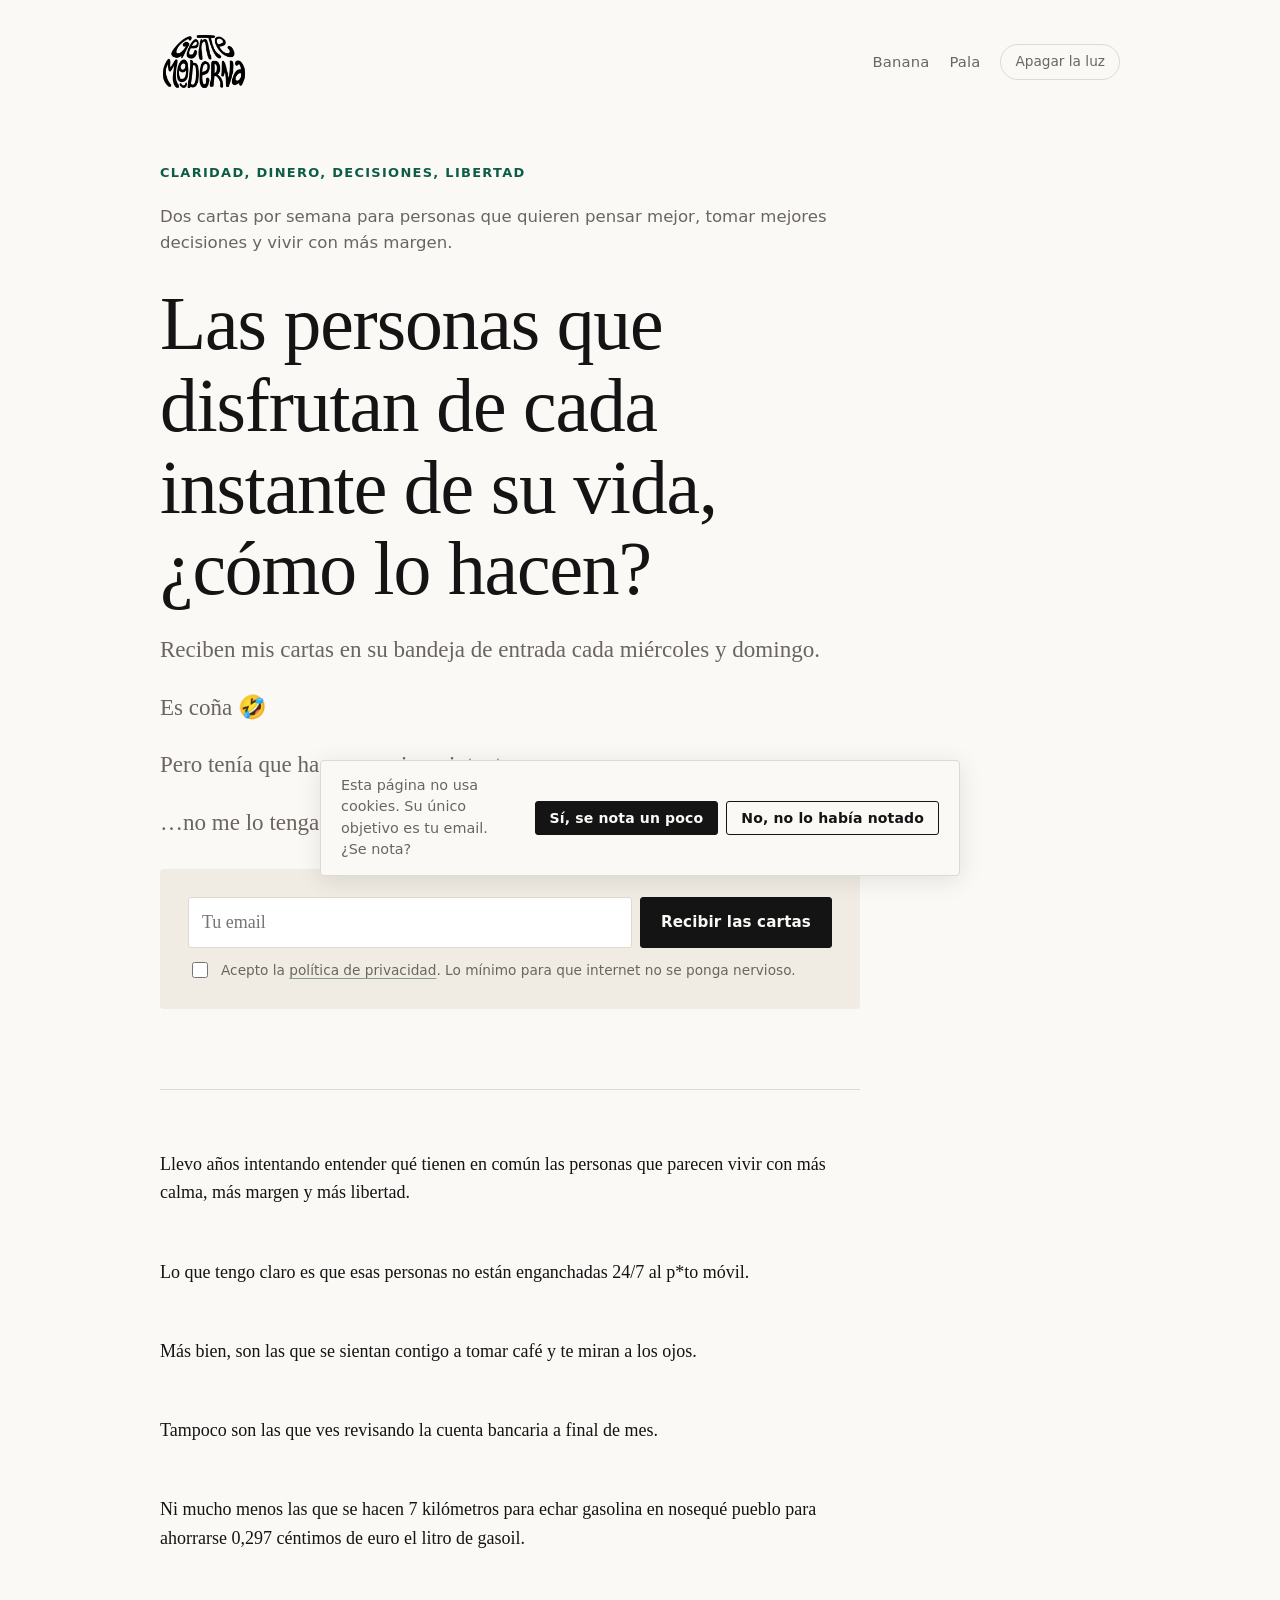
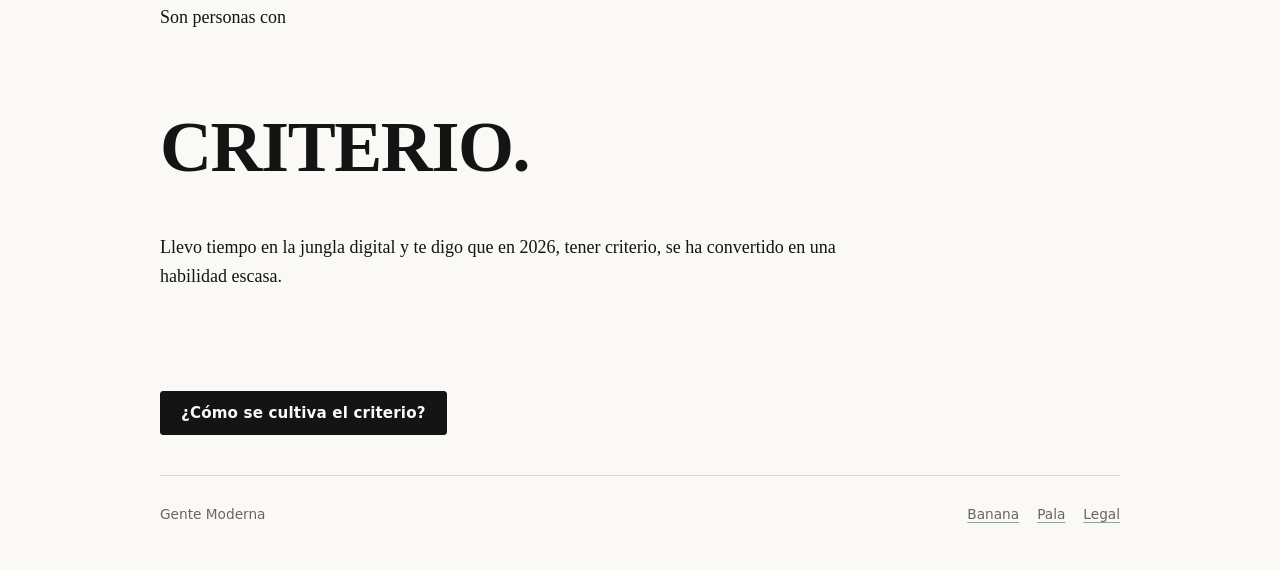
==== index.html @ 865ef3a3 "nav: Sobre mí → Banana" ====
<!doctype html>
<html lang="es">
  <head>
    <meta charset="utf-8">
    <meta name="viewport" content="width=device-width, initial-scale=1">
    <title>Gente Moderna</title>
    <meta name="description" content="Dos cartas por semana: claridad, dinero, decisiones y libertad.">
    <link rel="icon" href="assets/FAVICON_BUENO.png" type="image/png">
    <link rel="apple-touch-icon" href="assets/FAVICON_BUENO.png">
    <meta name="theme-color" content="#0e5c47" media="(prefers-color-scheme: light)">
    <meta name="theme-color" content="#c9b56a" media="(prefers-color-scheme: dark)">
    <link rel="stylesheet" href="styles.css">
    <script>
      (function(){
        var t = localStorage.getItem("gm-theme");
        var d = window.matchMedia("(prefers-color-scheme: dark)").matches;
        document.documentElement.dataset.theme = t || (d ? "dark" : "light");
      })();
    </script>
  </head>
  <body>
    <header class="site-header">
      <a class="brand" href="index.html" aria-label="Gente Moderna">
        <img class="brand-logo light" src="assets/logo-negro.png" alt="Gente Moderna">
        <img class="brand-logo dark" src="assets/logo-blanco.png" alt="">
      </a>
      <nav class="nav" aria-label="Principal">
        <a href="sobre-mi.html">Banana</a>
        <a href="pala.html">Pala</a>
        <button class="theme-toggle" type="button" data-theme-toggle>Apagar la luz</button>
      </nav>
    </header>

    <main>

      <!-- FASE 1 -->
      <section class="hero">
        <p class="eyebrow">Claridad, dinero, decisiones, libertad</p>
        <p class="hero-sub">Dos cartas por semana para personas que quieren pensar mejor, tomar mejores decisiones y vivir con más margen.</p>
        <h1>Las personas que disfrutan de cada instante de su vida, ¿cómo lo hacen?</h1>
        <p class="lede">Reciben mis cartas en su bandeja de entrada cada miércoles y domingo.</p>
        <p class="lede">Es coña 🤣</p>
        <p class="lede">Pero tenía que hacer un primer intento…</p>
        <p class="lede">…no me lo tengas en cuenta.</p>
        <form class="signup" action="/api/subscribe" method="post" data-letters-form>
          <div class="form-row">
            <input type="email" name="email" aria-label="Email" placeholder="Tu email" autocomplete="email" required>
            <button class="button" type="submit">Recibir las cartas</button>
          </div>
          <div class="consent">
            <input type="checkbox" id="privacy-hero" name="privacy" value="accepted" required>
            <label for="privacy-hero">Acepto la <a href="legal.html">política de privacidad</a>. Lo mínimo para que internet no se ponga nervioso.</label>
          </div>
        </form>
      </section>

      <section class="section">
        <p>Llevo años intentando entender qué tienen en común las personas que parecen vivir con más calma, más margen y más libertad.</p>
        <p class="gap">Lo que tengo claro es que esas personas no están enganchadas 24/7 al p*to móvil.</p>
        <p class="gap">Más bien, son las que se sientan contigo a tomar café y te miran a los ojos.</p>
        <p class="gap">Tampoco son las que ves revisando la cuenta bancaria a final de mes.</p>
        <p class="gap">Ni mucho menos las que se hacen 7 kilómetros para echar gasolina en nosequé pueblo para ahorrarse 0,297 céntimos de euro el litro de gasoil.</p>
        <p class="gap">Son personas con</p>
        <p class="criterio">CRITERIO.</p>
        <p class="gap">Llevo tiempo en la jungla digital y te digo que en 2026, tener criterio, se ha convertido en una habilidad escasa.</p>
      </section>

      <!-- BOTÓN 1 → despliega fase 2 -->
      <details class="phase-toggle">
        <summary class="phase-btn">¿Cómo se cultiva el criterio?</summary>
        <div class="phase-body">

          <!-- FASE 2: Burlarse del mercado -->
          <section class="section">
            <p>Llevo unos años haciéndome esa pregunta.</p>
            <p>Y me ha llevado a otra pregunta que ahora te cuento.</p>
            <p class="gap">Pero antes, quiero que sepas que da igual el año en el que estemos.</p>
            <p class="gap">La gente no cambia.</p>
            <p>Como la política.</p>
            <p class="gap">Todo el mundo quiere lo mismo: mucha pasta, muy rápido, y a ser posible, sin hacer nada.</p>
            <p class="gap">No les culpo.</p>
            <p>Cada día entiendo mejor al ser humano.</p>
            <p class="gap">Aunque Jim Carrey lo sentenció en una frase hace ya unos años:</p>
            <p class="quote">Ojalá todos pudieran ser ricos y famosos para darse cuenta de que eso no es la respuesta.</p>
            <p class="micro" style="padding-left:18px;margin-top:8px">— Jim Carrey</p>
            <p class="gap">Y como ese deseo no muere...</p>
            <p>...el mercado digital (sobre todo) se lo trabaja fino.</p>
            <p class="gap"><strong><em>"Aprende con IA a ganar 84 euros la hora viendo mi vídeo de 20 minutos."</em></strong></p>
            <p><strong><em>"Gana 500 euros extra al mes con apuestas cruzadas."</em></strong></p>
            <p><strong><em>"Hazte trader. Yo te dejo mi dinero. Tú lo usas. Pero gano yo. No te preocupes."</em></strong></p>
            <p class="gap">Si has caído en algo así, ya somos dos.</p>
            <p class="gap">Pero te adelanto, que si todo tu patrimonio son 3.000€, no vas a generar otro sueldo invirtiendo.</p>
            <p>Lo que sí vas a conseguir es perder el dinero de lo que te cueste el curso de hacerte rico en 4 días...</p>
            <p>…y parte de tu preciado tiempo.</p>
            <p class="gap">Porque el dinero vuelve, ¿pero el tiempo?</p>
          </section>

          <!-- BOTÓN 2 → despliega fase 3 -->
          <details class="phase-toggle">
            <summary class="phase-btn">No te enrolles y dime la pregunta esa para desarrollar mi propio criterio</summary>
            <div class="phase-body">

              <!-- FASE 3: Autoridad + cajetilla media -->
              <section class="section">
                <p><strong>La pregunta es el titular del email de bienvenida que recibes nada más suscribirte.</strong></p>
                <p class="gap">Es la pregunta que más dinero me ha hecho ganar.</p>
                <p>Y también la que más tiempo me ha ahorrado.</p>
                <form class="signup" action="/api/subscribe" method="post" data-letters-form>
                  <div class="form-row">
                    <input type="email" name="email" aria-label="Email" placeholder="Tu email" autocomplete="email" required>
                    <button class="button" type="submit">Recibir las cartas</button>
                  </div>
                  <div class="consent">
                    <input type="checkbox" id="privacy-mid" name="privacy" value="accepted" required>
                    <label for="privacy-mid">Acepto la <a href="legal.html">política de privacidad</a>. Lo mínimo para que internet no se ponga nervioso.</label>
                  </div>
                </form>
                <p class="gap micro">¿Se nota mucho que quiero tu email? jajaja</p>
                <p class="gap">Ahora te digo de qué va esa pregunta curiosa.</p>
                <p>Pero déjame aclararte una cosa primero.</p>
                <p class="gap">Mi forma de hacer las cosas, solo me sirve a mí.</p>
                <p>Incluso, el hecho de contártelo, es un ejercicio buenísimo para que me siga sirviendo solo a mí.</p>
                <p class="gap">Quiero decir, que si haces lo mismo que yo, es muy probable que no llegues al mismo sitio.</p>
                <p>Negar eso, sería pensar que tienes una edad intelectual de un niño de tres años.</p>
                <p class="gap">Tampoco es probable que ganes lo mismo que yo.</p>
                <p>Ni que tomes las mismas decisiones o alcances mi paz diaria.</p>
                <p class="gap"><strong>Lo bueno es que tampoco voy a tratar de vendértelo empaquetado en vídeos.</strong></p>
                <p>En mis cartas te hablaré de cosas que he desechado. Que me han ido fatal, o las que he ido incorporando en mi día a día y que me dan margen vital.</p>
                <p class="gap">También te explicaré cosas extrañas para que las entiendas.</p>
                <p>Se me da bien eso.</p>
                <p>Y probablemente te pida algo a cambio.</p>
                <p>Es lo justo.</p>
                <p>Tú ya verás lo que haces.</p>
                <p class="gap">Llevo años buscando el siguiente curso.</p>
                <p>La siguiente respuesta.</p>
                <p>La siguiente solución.</p>
                <p class="gap">Hasta que me di cuenta de que lo que ya tenía era mucho más importante que lo que seguía buscando en internet.</p>
              </section>

              <!-- ¿Qué recibes? -->
              <section class="section">
                <h2>¿Qué recibes exactamente?</h2>
                <p class="gap">— Dos cartas por semana.</p>
                <p class="gap">— Ideas para pensar mejor.</p>
                <p class="gap">— Dinero sin tabú.</p>
                <p class="gap">— Libertad sin frases de taza de Mr. Wonderful.</p>
                <p class="gap">— Historias reales.</p>
                <p class="gap">— Preguntas incómodas.</p>
                <p class="gap">Y alguna que otra colleja intelectual.</p>
              </section>

              <!-- Cajetilla final -->
              <section class="section">
                <h2>Quienes reciben las cartas me responden:</h2>
                <p class="gap">— "Me parece muy bueno para salir a la calle a vivir."</p>
                <p class="gap">— "Bonita carta y dura."</p>
                <p class="gap">— "Amigo, amo leerte."</p>
                <p class="gap">Si no te convencen los 3 comentarios de estos 3 sobornados, quizá esto sí:</p>
                <p class="gap">— La única pregunta que deberías hacerte durante una semana, en el titular de la primera carta.</p>
                <p class="gap">— Anécdotas vitales para hackear desde dentro el "bonito" sistema que hemos creado. Los miércoles, casi siempre.</p>
                <p class="gap">— Distintas formas de pensar la libertad que no empiezan ni acaban con un plan de pensiones. Los domingos, casi siempre.</p>
                <p class="gap">Si vas a seguir poniéndote de rodillas ante tu jefe para llevar a tu hijo al médico, no te suscribas.</p>
                <p class="gap micro">Dos cartas por semana: claridad, dinero, decisiones y libertad.</p>
                <form class="signup" action="/api/subscribe" method="post" data-letters-form>
                  <div class="form-row">
                    <input type="email" name="email" aria-label="Email" placeholder="Tu email" autocomplete="email" required>
                    <button class="button" type="submit">Recibir las cartas</button>
                  </div>
                  <div class="consent">
                    <input type="checkbox" id="privacy-index" name="privacy" value="accepted" required>
                    <label for="privacy-index">Acepto la <a href="legal.html">política de privacidad</a>. Lo mínimo para no convertir esto en una selva legal.</label>
                  </div>
                </form>
                <p class="micro hero-micro"><a href="sobre-mi.html">¿Quién escribe esto? →</a></p>
              </section>

            </div>
          </details>

        </div>
      </details>

    </main>

    <footer class="site-footer">
      <span>Gente Moderna</span>
      <nav aria-label="Footer">
        <a href="sobre-mi.html">Banana</a>
        <a href="pala.html">Pala</a>
        <a href="legal.html">Legal</a>
      </nav>
    </footer>
    <script src="script.js"></script>
  </body>
</html>
---- styles.css ----
/* ─── Tokens ─────────────────────────────────────────────── */
:root {
  color-scheme: light;
  --bg:          #faf9f6;
  --text:        #141414;
  --muted:       #6b6560;
  --soft:        #f0ece3;
  --line:        #e0d9ce;
  --accent:      #0e5c47;
  --accent-light:#e6f2ed;
  --accent-ink:  #ffffff;
  --field:       #ffffff;
  --max:         700px;
  --wide:        960px;
  --sans: ui-sans-serif, system-ui, -apple-system, BlinkMacSystemFont, "Segoe UI", sans-serif;
  --serif: ui-serif, Georgia, Cambria, "Times New Roman", Times, serif;
}

:root[data-theme="dark"] {
  color-scheme: dark;
  --bg:          #0e0d0c;
  --text:        #f2ede4;
  --muted:       #9e9690;
  --soft:        #1c1a18;
  --line:        #312e2a;
  --accent:      #c9b56a;
  --accent-light:#26220e;
  --accent-ink:  #100f0d;
  --field:       #181614;
}

/* ─── Reset ──────────────────────────────────────────────── */
*, *::before, *::after { box-sizing: border-box; }

html {
  background: var(--bg);
  color: var(--text);
  font-family: var(--serif);
  font-size: 18px;
  -webkit-font-smoothing: antialiased;
  scroll-behavior: smooth;
}

body {
  margin: 0;
  min-height: 100dvh;
  background: var(--bg);
  color: var(--text);
  line-height: 1.6;
}

/* ─── Links ──────────────────────────────────────────────── */
a {
  color: inherit;
  text-decoration-color: color-mix(in srgb, var(--accent) 50%, transparent);
  text-decoration-thickness: 1px;
  text-underline-offset: 0.2em;
  transition: color 0.15s;
}

a:hover { color: var(--accent); }

/* ─── Layout ─────────────────────────────────────────────── */
.site-header,
.site-footer,
main {
  width: min(var(--wide), calc(100% - 48px));
  margin-inline: auto;
}

/* ─── Header ─────────────────────────────────────────────── */
.site-header {
  display: flex;
  align-items: center;
  justify-content: space-between;
  gap: 24px;
  padding: 32px 0 52px;
}

.brand {
  display: inline-flex;
  flex: 0 0 auto;
  line-height: 0;
  text-decoration: none;
}

.brand-logo {
  display: block;
  height: auto;
  width: clamp(68px, 7.5vw, 88px);
}

.brand-logo.dark { display: none; }

:root[data-theme="dark"] .brand-logo.light { display: none; }
:root[data-theme="dark"] .brand-logo.dark  { display: block; }

.nav {
  display: flex;
  align-items: center;
  gap: 20px;
  color: var(--muted);
  font-family: var(--sans);
  font-size: 0.82rem;
  letter-spacing: 0.01em;
}

.nav a {
  text-decoration: none;
  transition: color 0.15s;
}

.nav a:hover { color: var(--text); }

.theme-toggle {
  appearance: none;
  border: 1px solid var(--line);
  border-radius: 999px;
  background: transparent;
  color: var(--muted);
  cursor: pointer;
  font-family: var(--sans);
  font-size: 0.76rem;
  line-height: 1;
  min-height: 36px;
  padding: 0 14px;
  transition: border-color 0.15s, color 0.15s;
}

.theme-toggle:hover {
  border-color: var(--accent);
  color: var(--accent);
}

/* ─── Type ───────────────────────────────────────────────── */
h1, h2, h3 {
  font-weight: 400;
  line-height: 1.08;
  margin: 0;
  letter-spacing: -0.015em;
}

h1 { font-size: clamp(2.4rem, 6.5vw, 4.2rem); }
h2 { font-size: clamp(1.5rem, 3.8vw, 2.3rem); }
h3 { font-size: 1.05rem; font-weight: 500; letter-spacing: 0; }

p { margin: 0; }

.eyebrow {
  color: var(--accent);
  font-family: var(--sans);
  font-size: 0.72rem;
  font-weight: 700;
  letter-spacing: 0.1em;
  margin: 0 0 20px;
  text-transform: uppercase;
}

.lede {
  color: var(--muted);
  font-size: clamp(1.05rem, 2.2vw, 1.28rem);
  line-height: 1.55;
  margin-top: 22px;
}

.micro {
  color: var(--muted);
  font-family: var(--sans);
  font-size: 0.76rem;
  line-height: 1.5;
}

/* ─── Hero ───────────────────────────────────────────────── */
.hero {
  width: min(var(--max), 100%);
  padding: 20px 0 80px;
}

.hero h1 {
  max-width: 680px;
}

.hero-micro {
  margin-top: 18px;
}

/* ─── Buttons ────────────────────────────────────────────── */
.actions {
  display: flex;
  flex-wrap: wrap;
  gap: 10px;
  margin-top: 36px;
}

.button {
  align-items: center;
  background: var(--text);
  border: 1.5px solid var(--text);
  border-radius: 3px;
  color: var(--bg);
  display: inline-flex;
  font-family: var(--sans);
  font-size: 0.84rem;
  font-weight: 600;
  justify-content: center;
  letter-spacing: 0.01em;
  min-height: 44px;
  padding: 0 20px;
  text-decoration: none;
  transition: background 0.15s, border-color 0.15s, color 0.15s;
}

.button:hover {
  background: var(--accent);
  border-color: var(--accent);
  color: var(--accent-ink);
}

.button.secondary {
  background: transparent;
  color: var(--text);
}

.button.secondary:hover {
  color: var(--accent-ink);
}

/* ─── Sections ───────────────────────────────────────────── */
.section {
  width: min(var(--max), 100%);
  border-top: 1px solid var(--line);
  padding: 60px 0;
}

.section > h2 + p,
.section > h2 + .lede,
.page-intro .lede {
  margin-top: 16px;
}

.section p + p { margin-top: 1.1em; }
.section p.gap { margin-top: 2.8em; }

/* ─── Pillar grid ────────────────────────────────────────── */
.grid {
  display: grid;
  gap: 0;
  grid-template-columns: repeat(2, minmax(0, 1fr));
  margin-top: 36px;
  border-top: 1px solid var(--line);
  border-left: 1px solid var(--line);
}

.pillar {
  border-right: 1px solid var(--line);
  border-bottom: 1px solid var(--line);
  padding: 22px 20px 24px;
  transition: background 0.15s;
}

.pillar:hover {
  background: var(--soft);
}

.pillar h3 {
  color: var(--text);
}

.pillar p {
  color: var(--muted);
  font-size: 0.95rem;
  line-height: 1.55;
  margin-top: 8px;
}

/* ─── Signup ─────────────────────────────────────────────── */
.signup {
  background: var(--soft);
  border-radius: 4px;
  margin-top: 28px;
  padding: 28px;
}

.form-row {
  display: grid;
  gap: 8px;
  grid-template-columns: minmax(0, 1fr) auto;
  margin-bottom: 12px;
}

input:not([type="checkbox"]),
textarea {
  appearance: none;
  background: var(--field);
  border: 1px solid var(--line);
  border-radius: 3px;
  color: var(--text);
  font: inherit;
  min-height: 44px;
  padding: 10px 13px;
  width: 100%;
  transition: border-color 0.15s;
}

input:not([type="checkbox"]):focus,
textarea:focus {
  outline: 2px solid var(--accent);
  outline-offset: 1px;
  border-color: var(--accent);
}

input[type="checkbox"] {
  accent-color: var(--accent);
  cursor: pointer;
  width: 16px;
  height: 16px;
  flex: 0 0 auto;
}

textarea {
  min-height: 160px;
  resize: vertical;
}

label {
  display: block;
  font-family: var(--sans);
  font-size: 0.8rem;
  font-weight: 600;
  margin-bottom: 6px;
}

.consent {
  align-items: flex-start;
  color: var(--muted);
  display: flex;
  font-family: var(--sans);
  font-size: 0.76rem;
  gap: 10px;
  line-height: 1.5;
  margin: 10px 0 0;
}

.consent input[type="checkbox"] {
  flex: 0 0 auto;
  height: 16px;
  margin-top: 2px;
  min-height: 0;
  padding: 0;
  width: 16px;
}

.consent span { display: block; }

.consent label {
  font-weight: 400;
  font-size: 0.76rem;
  color: var(--muted);
  margin-bottom: 0;
  cursor: pointer;
  line-height: 1.5;
}

/* ─── Article list ───────────────────────────────────────── */
.list {
  display: grid;
  gap: 0;
  margin-top: 28px;
  border-top: 1px solid var(--line);
}

.list a {
  display: flex;
  align-items: baseline;
  gap: 14px;
  text-decoration: none;
  padding: 16px 0;
  border-bottom: 1px solid var(--line);
  transition: color 0.15s;
  font-size: 1.02rem;
}

.list a:hover {
  color: var(--accent);
}

.list a:hover .meta {
  color: var(--accent);
}

.meta {
  color: var(--muted);
  font-family: var(--sans);
  font-size: 0.7rem;
  font-weight: 700;
  letter-spacing: 0.08em;
  flex: 0 0 auto;
  text-transform: uppercase;
  width: 90px;
  transition: color 0.15s;
}

/* ─── Footer ─────────────────────────────────────────────── */
.site-footer {
  border-top: 1px solid var(--line);
  color: var(--muted);
  display: flex;
  flex-wrap: wrap;
  gap: 16px;
  justify-content: space-between;
  align-items: center;
  margin-top: 40px;
  padding: 28px 0 44px;
  font-family: var(--sans);
  font-size: 0.76rem;
}

.site-footer nav {
  display: flex;
  gap: 18px;
}

/* ─── Other pages ────────────────────────────────────────── */
.page-intro {
  width: min(var(--max), 100%);
  padding: 24px 0 56px;
}

.quote {
  border-left: 2px solid var(--accent);
  color: var(--muted);
  margin-top: 28px;
  padding-left: 18px;
}

ul.clean {
  list-style: none;
  margin: 24px 0 0;
  padding: 0;
}

ul.clean li {
  border-top: 1px solid var(--line);
  padding: 14px 0;
}

.stack {
  display: grid;
  gap: 24px;
}

.contact-form {
  display: grid;
  gap: 16px;
  margin-top: 30px;
}

/* ─── Imagen editorial en prosa ─────────────────────────── */
.prose-img {
  display: block;
  width: 100%;
  max-width: 100%;
  height: auto;
  margin-top: 2.4em;
  border-radius: 2px;
  filter: grayscale(60%) contrast(1.05);
  opacity: 0.88;
}


/* ─── Collapsible ────────────────────────────────────────── */
.collapsible {
  border: none;
  padding: 0;
  margin: 0;
}

.collapsible summary {
  list-style: none;
  cursor: pointer;
  display: flex;
  align-items: center;
  gap: 10px;
  user-select: none;
}

.collapsible summary::-webkit-details-marker { display: none; }

.collapsible summary h2 {
  transition: color 0.15s;
}

.collapsible summary:hover h2 {
  color: var(--accent);
}

.collapsible summary::after {
  content: '↓';
  font-family: var(--sans);
  font-size: 1rem;
  font-weight: 400;
  color: var(--muted);
  transition: transform 0.2s;
  flex-shrink: 0;
}

.collapsible[open] summary::after {
  transform: rotate(180deg);
}

.collapsible-body {
  margin-top: 24px;
}

.collapsible-body p + p { margin-top: 1.1em; }
.collapsible-body p.gap { margin-top: 2.8em; }

/* ─── Criterio (palabra destacada) ───────────────────────── */
.criterio {
  font-size: clamp(2.2rem, 6vw, 4rem);
  font-weight: 700;
  letter-spacing: -0.02em;
  line-height: 1;
  margin-top: 4px;
  color: var(--text);
}

/* ─── Hero subtitle (propuesta) ──────────────────────────── */
.hero-sub {
  color: var(--muted);
  font-family: var(--sans);
  font-size: 0.92rem;
  line-height: 1.55;
  margin: 0 0 28px;
}

/* ─── Phase toggle (botón desplegable de fase) ───────────── */
.phase-toggle {
  border: none;
  padding: 0;
  margin: 0;
  width: min(var(--max), 100%);
}

.phase-btn {
  list-style: none;
  cursor: pointer;
  user-select: none;
  display: inline-flex;
  align-items: center;
  gap: 10px;
  background: var(--text);
  border: 1.5px solid var(--text);
  border-radius: 3px;
  color: var(--bg);
  font-family: var(--sans);
  font-size: 0.84rem;
  font-weight: 600;
  letter-spacing: 0.01em;
  min-height: 44px;
  padding: 0 20px;
  margin-top: 40px;
  transition: background 0.15s, border-color 0.15s, color 0.15s;
}

.phase-btn::-webkit-details-marker { display: none; }

.phase-btn:hover {
  background: var(--accent);
  border-color: var(--accent);
  color: var(--accent-ink);
}

.phase-toggle[open] .phase-btn::after {
  content: ' ↑';
  font-weight: 400;
  opacity: 0.6;
}

.phase-body {
  margin: 0;
  padding: 0;
}

/* ─── Aviso no-cookies ───────────────────────────────────── */
.cookie-notice {
  position: fixed;
  bottom: 24px;
  left: 50%;
  transform: translateX(-50%);
  display: flex;
  align-items: center;
  gap: 20px;
  background: var(--bg);
  border: 1px solid var(--line);
  border-radius: 4px;
  box-shadow: 0 4px 24px rgba(0,0,0,0.10);
  padding: 14px 20px;
  font-family: var(--sans);
  font-size: 0.8rem;
  color: var(--muted);
  z-index: 200;
  max-width: min(680px, calc(100% - 48px));
}

.cookie-notice p {
  margin: 0;
  line-height: 1.5;
}

.cookie-notice .button {
  flex-shrink: 0;
  min-height: 34px;
  padding: 0 14px;
  font-size: 0.78rem;
  white-space: nowrap;
}

@media (max-width: 640px) {
  .cookie-notice {
    bottom: 0;
    left: 0;
    right: 0;
    transform: none;
    max-width: 100%;
    border-radius: 0;
    border-left: 0;
    border-right: 0;
    border-bottom: 0;
    flex-direction: column;
    align-items: flex-start;
    gap: 12px;
  }
}

/* ─── Mobile ─────────────────────────────────────────────── */
@media (max-width: 640px) {
  html { font-size: 17px; }

  .site-header,
  .site-footer,
  main {
    width: calc(100% - 40px);
  }

  .site-header {
    align-items: flex-start;
    flex-direction: column;
    padding-bottom: 36px;
  }

  .nav {
    flex-wrap: wrap;
    gap: 10px 14px;
  }

  .hero { padding-top: 8px; }

  .grid {
    grid-template-columns: 1fr;
  }

  .form-row {
    grid-template-columns: 1fr;
  }

  .button,
  .form-row .button {
    width: 100%;
  }

  .signup {
    margin-inline: -20px;
    border-radius: 0;
    padding: 24px 20px;
  }

  .list a {
    flex-direction: column;
    gap: 4px;
  }

  .meta {
    width: auto;
  }
}
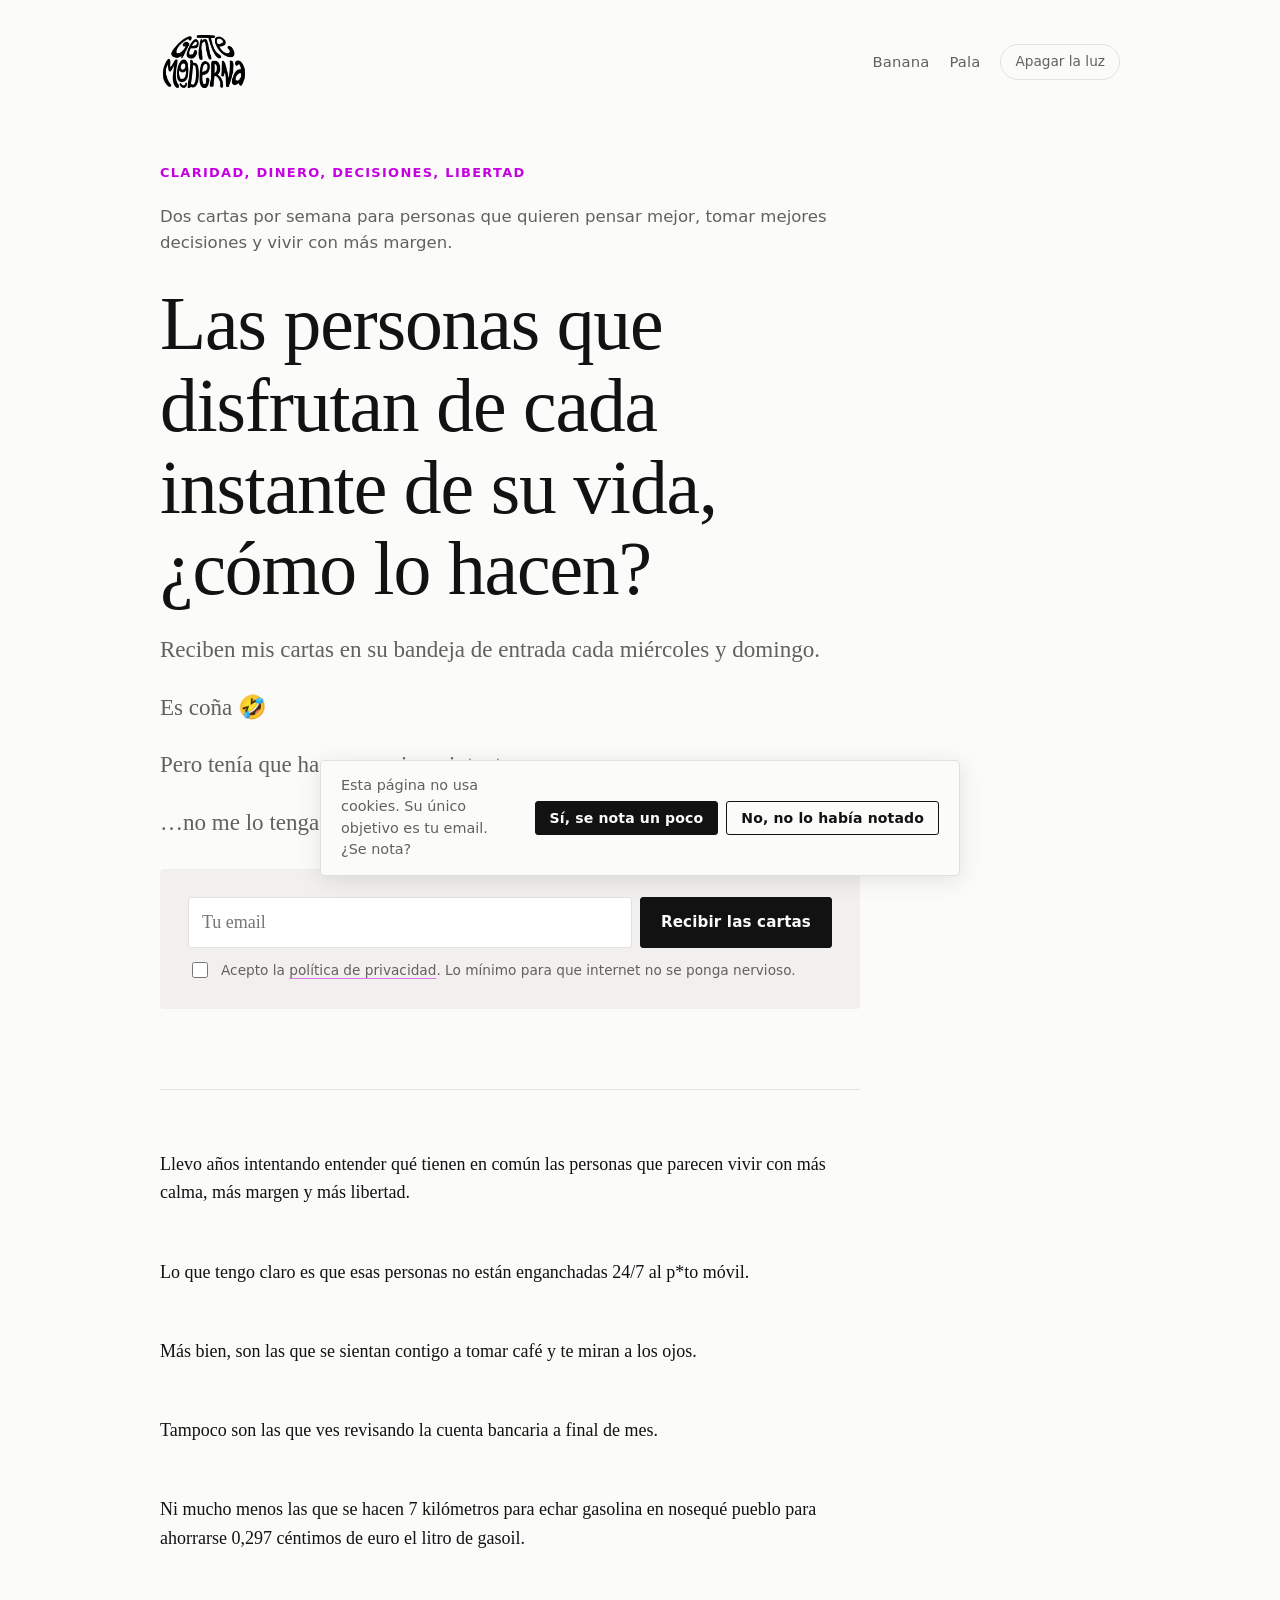
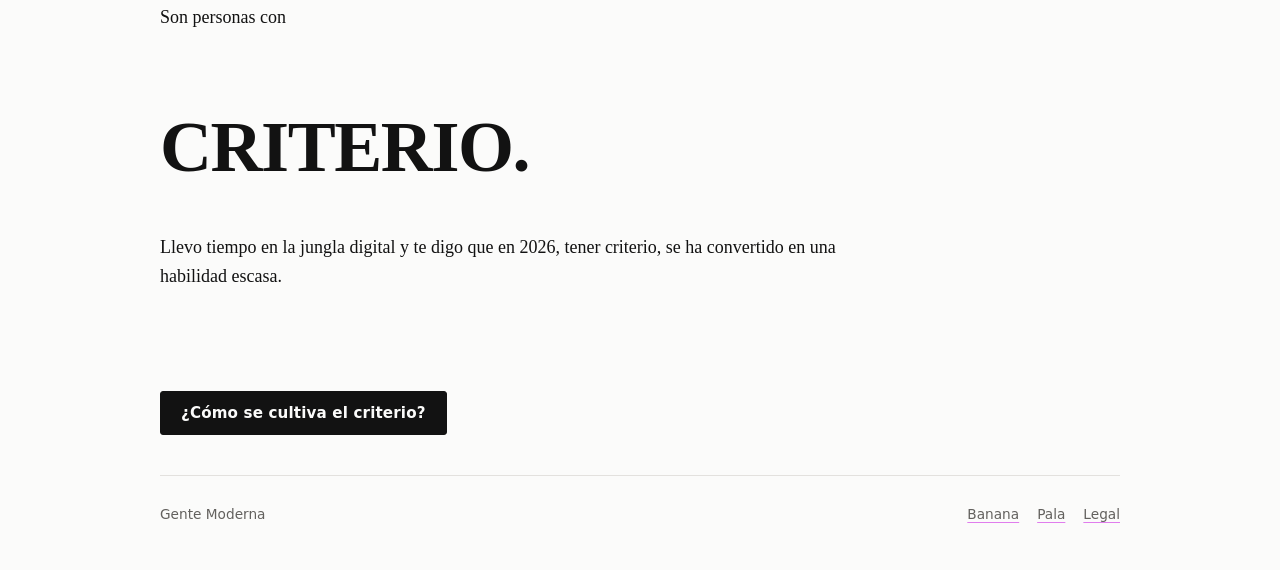
==== commit 06e67d7d: "Identidad paso 1: paleta tinta, blanco roto y magenta Co-Authored-By: Claude Opus 5.5 <noreply@anthr" ====
--- a/index.html
+++ b/index.html
@@ -5,11 +5,21 @@
     <meta name="viewport" content="width=device-width, initial-scale=1">
     <title>Gente Moderna</title>
     <meta name="description" content="Dos cartas por semana: claridad, dinero, decisiones y libertad.">
+    <meta property="og:type" content="website">
+    <meta property="og:title" content="Gente Moderna — Claridad, dinero, decisiones, libertad">
+    <meta property="og:description" content="Dos cartas por semana para personas que quieren pensar mejor, tomar mejores decisiones y vivir con más margen.">
+    <meta property="og:url" content="https://www.gentemoderna.com/">
+    <meta property="og:image" content="https://www.gentemoderna.com/assets/banana-men.jpg">
+    <meta name="twitter:card" content="summary_large_image">
+    <meta name="twitter:title" content="Gente Moderna — Claridad, dinero, decisiones, libertad">
+    <meta name="twitter:description" content="Dos cartas por semana para personas que quieren pensar mejor, tomar mejores decisiones y vivir con más margen.">
+    <meta name="twitter:image" content="https://www.gentemoderna.com/assets/banana-men.jpg">
     <link rel="icon" href="assets/FAVICON_BUENO.png" type="image/png">
     <link rel="apple-touch-icon" href="assets/FAVICON_BUENO.png">
-    <meta name="theme-color" content="#0e5c47" media="(prefers-color-scheme: light)">
-    <meta name="theme-color" content="#c9b56a" media="(prefers-color-scheme: dark)">
+    <meta name="theme-color" content="#fbfbfa" media="(prefers-color-scheme: light)">
+    <meta name="theme-color" content="#121212" media="(prefers-color-scheme: dark)">
     <link rel="stylesheet" href="styles.css">
+    <script src="https://challenges.cloudflare.com/turnstile/v0/api.js" async defer></script>
     <script>
       (function(){
         var t = localStorage.getItem("gm-theme");
@@ -17,6 +27,7 @@
         document.documentElement.dataset.theme = t || (d ? "dark" : "light");
       })();
     </script>
+    <script defer src="/_vercel/insights/script.js"></script>
   </head>
   <body>
     <header class="site-header">
@@ -43,6 +54,9 @@
         <p class="lede">Pero tenía que hacer un primer intento…</p>
         <p class="lede">…no me lo tengas en cuenta.</p>
         <form class="signup" action="/api/subscribe" method="post" data-letters-form>
+          <input type="text" name="website" autocomplete="off" tabindex="-1" aria-hidden="true" style="position:absolute;opacity:0;height:0;width:0;pointer-events:none;">
+          <input type="hidden" name="ts">
+          <div class="cf-turnstile" data-sitekey="0x4AAAAAADxPsR2mXrzimtHQ" data-theme="auto"></div>
           <div class="form-row">
             <input type="email" name="email" aria-label="Email" placeholder="Tu email" autocomplete="email" required>
             <button class="button" type="submit">Recibir las cartas</button>
@@ -106,7 +120,10 @@
                 <p class="gap">Es la pregunta que más dinero me ha hecho ganar.</p>
                 <p>Y también la que más tiempo me ha ahorrado.</p>
                 <form class="signup" action="/api/subscribe" method="post" data-letters-form>
-                  <div class="form-row">
+                  <input type="text" name="website" autocomplete="off" tabindex="-1" aria-hidden="true" style="position:absolute;opacity:0;height:0;width:0;pointer-events:none;">
+          <input type="hidden" name="ts">
+          <div class="cf-turnstile" data-sitekey="0x4AAAAAADxPsR2mXrzimtHQ" data-theme="auto"></div>
+          <div class="form-row">
                     <input type="email" name="email" aria-label="Email" placeholder="Tu email" autocomplete="email" required>
                     <button class="button" type="submit">Recibir las cartas</button>
                   </div>
@@ -162,7 +179,10 @@
                 <p class="gap">Si vas a seguir poniéndote de rodillas ante tu jefe para llevar a tu hijo al médico, no te suscribas.</p>
                 <p class="gap micro">Dos cartas por semana: claridad, dinero, decisiones y libertad.</p>
                 <form class="signup" action="/api/subscribe" method="post" data-letters-form>
-                  <div class="form-row">
+                  <input type="text" name="website" autocomplete="off" tabindex="-1" aria-hidden="true" style="position:absolute;opacity:0;height:0;width:0;pointer-events:none;">
+          <input type="hidden" name="ts">
+          <div class="cf-turnstile" data-sitekey="0x4AAAAAADxPsR2mXrzimtHQ" data-theme="auto"></div>
+          <div class="form-row">
                     <input type="email" name="email" aria-label="Email" placeholder="Tu email" autocomplete="email" required>
                     <button class="button" type="submit">Recibir las cartas</button>
                   </div>
--- a/styles.css
+++ b/styles.css
@@ -1,13 +1,13 @@
 /* ─── Tokens ─────────────────────────────────────────────── */
 :root {
   color-scheme: light;
-  --bg:          #faf9f6;
-  --text:        #141414;
-  --muted:       #6b6560;
-  --soft:        #f0ece3;
-  --line:        #e0d9ce;
-  --accent:      #0e5c47;
-  --accent-light:#e6f2ed;
+  --bg:          #fbfbfa;
+  --text:        #121212;
+  --muted:       #63615e;
+  --soft:        #f1f0ee;
+  --line:        #e3e1de;
+  --accent:      #c501e2;
+  --accent-light:#f9eafc;
   --accent-ink:  #ffffff;
   --field:       #ffffff;
   --max:         700px;
@@ -18,15 +18,15 @@
 
 :root[data-theme="dark"] {
   color-scheme: dark;
-  --bg:          #0e0d0c;
-  --text:        #f2ede4;
-  --muted:       #9e9690;
-  --soft:        #1c1a18;
-  --line:        #312e2a;
-  --accent:      #c9b56a;
-  --accent-light:#26220e;
-  --accent-ink:  #100f0d;
-  --field:       #181614;
+  --bg:          #121212;
+  --text:        #f3f2f0;
+  --muted:       #a09d99;
+  --soft:        #1d1c1b;
+  --line:        #33312f;
+  --accent:      #e08af0;
+  --accent-light:#2a1530;
+  --accent-ink:  #121212;
+  --field:       #1a1918;
 }
 
 /* ─── Reset ──────────────────────────────────────────────── */
@@ -459,7 +459,7 @@
 .prose-img {
   display: block;
   width: 100%;
-  max-width: 100%;
+  max-width: 420px;
   height: auto;
   margin-top: 2.4em;
   border-radius: 2px;
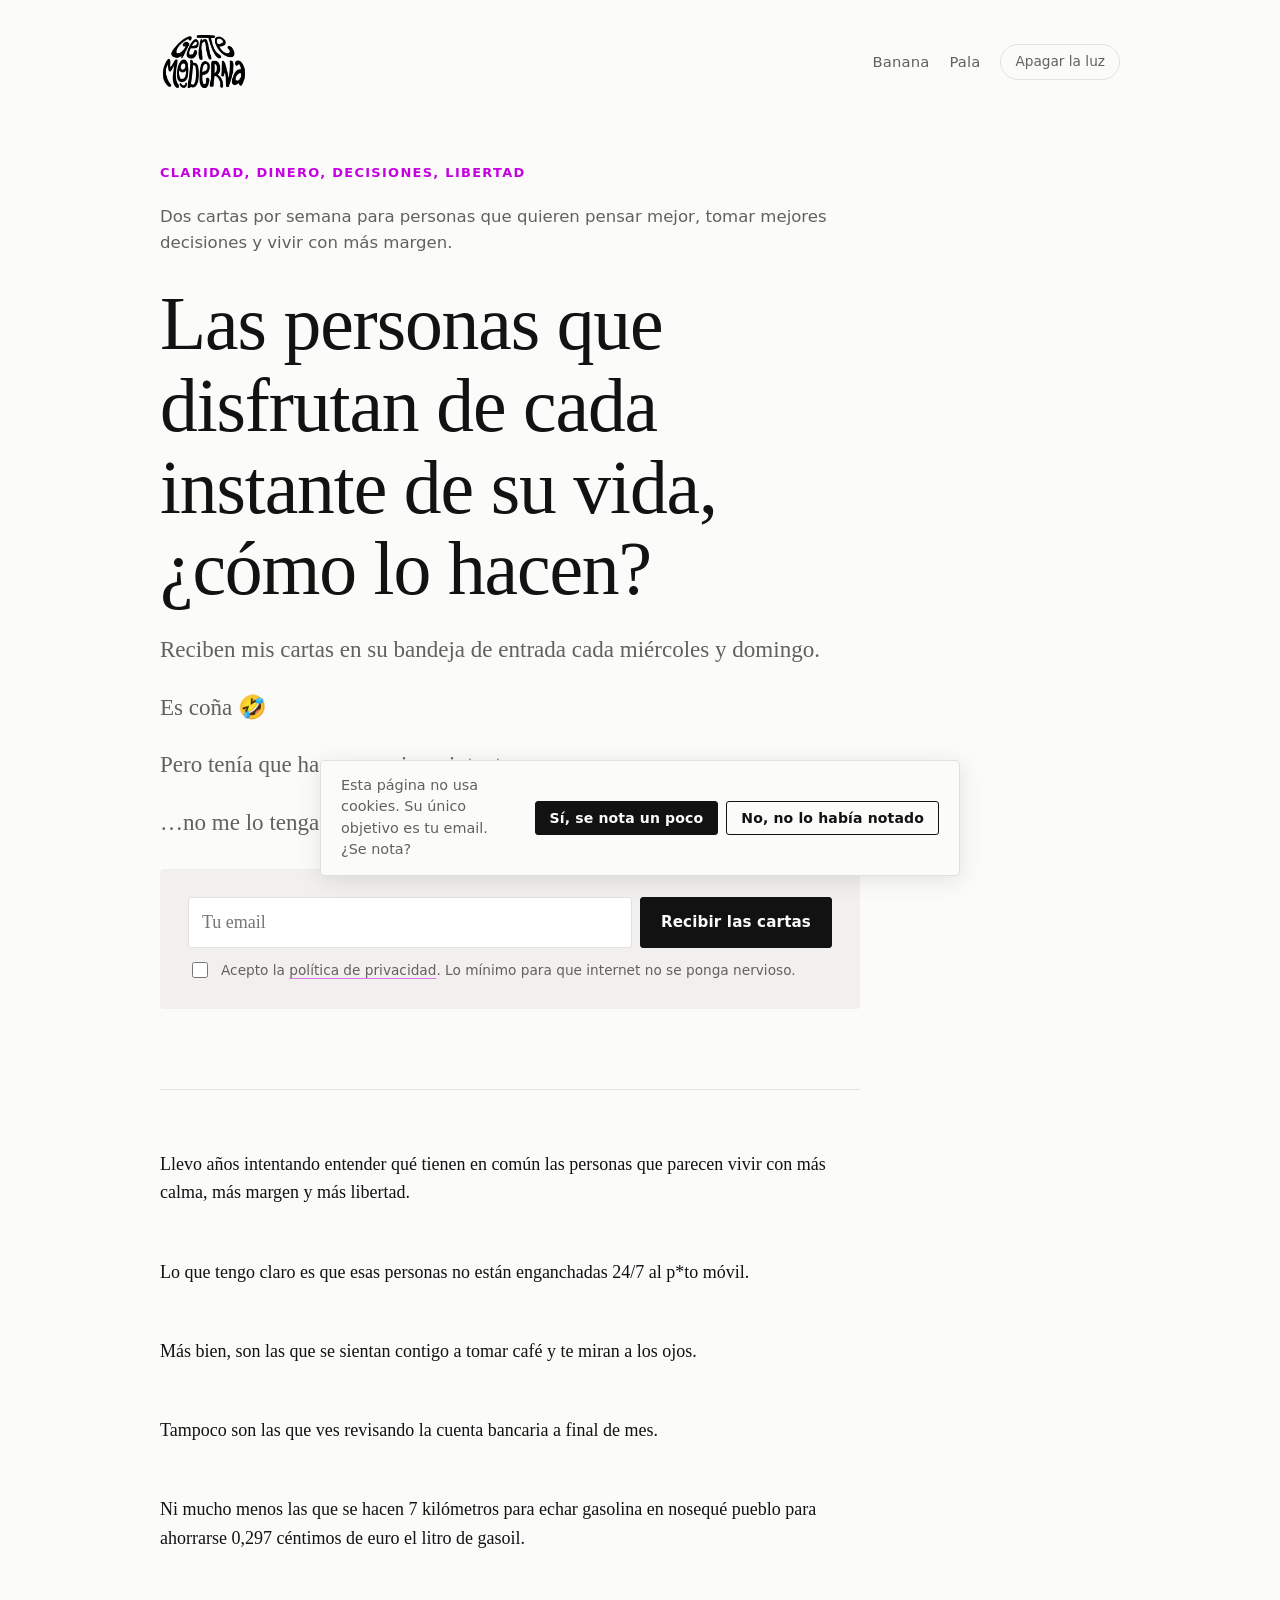
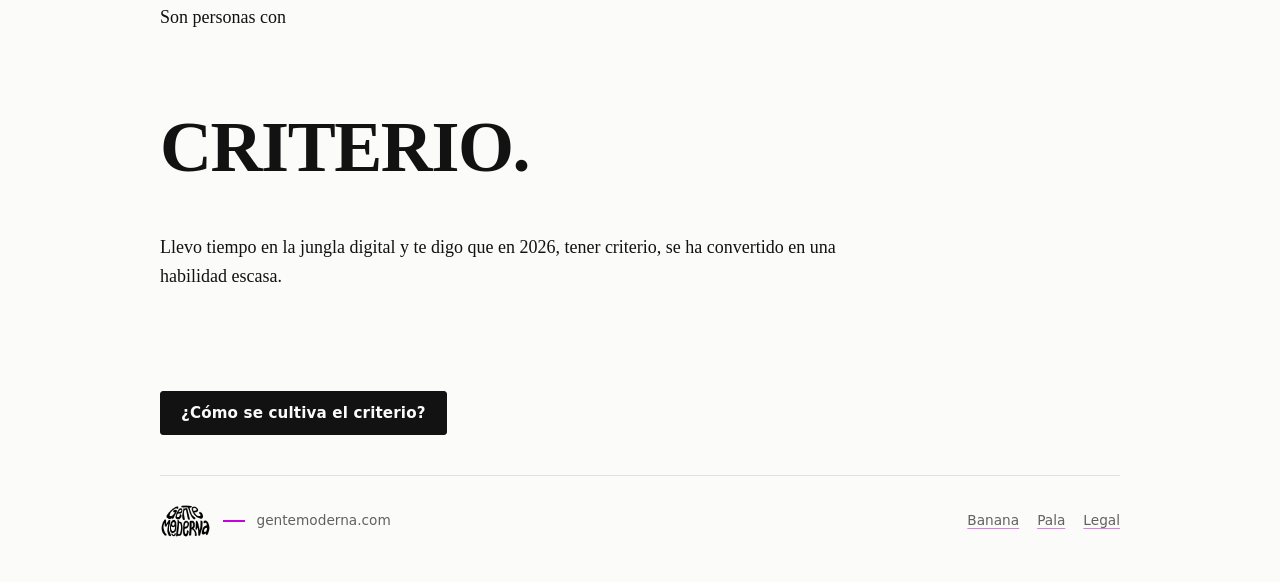
==== commit cb5cf22a: "Identidad paso 3: firma de cierre en el pie (logo + rayita magenta + gentemoderna.com) Co-Authored-B" ====
--- a/index.html
+++ b/index.html
@@ -203,7 +203,12 @@
     </main>
 
     <footer class="site-footer">
-      <span>Gente Moderna</span>
+      <span class="footer-sign">
+        <img class="footer-logo light" src="assets/logo-negro.png" alt="Gente Moderna">
+        <img class="footer-logo dark" src="assets/logo-blanco.png" alt="Gente Moderna">
+        <span class="sign-rule" aria-hidden="true"></span>
+        <span class="sign-url">gentemoderna.com</span>
+      </span>
       <nav aria-label="Footer">
         <a href="sobre-mi.html">Banana</a>
         <a href="pala.html">Pala</a>
--- a/styles.css
+++ b/styles.css
@@ -684,3 +684,25 @@
     width: auto;
   }
 }
+
+/* ─── Firma de cierre (footer) ───────────────────────────── */
+.footer-sign {
+  display: inline-flex;
+  align-items: center;
+  gap: 12px;
+}
+.footer-logo {
+  display: block;
+  height: 34px;
+  width: auto;
+}
+.footer-logo.dark { display: none; }
+:root[data-theme="dark"] .footer-logo.light { display: none; }
+:root[data-theme="dark"] .footer-logo.dark  { display: block; }
+.sign-rule {
+  flex: 0 0 auto;
+  width: 22px;
+  height: 2px;
+  background: var(--accent);
+}
+.sign-url { color: var(--muted); }
